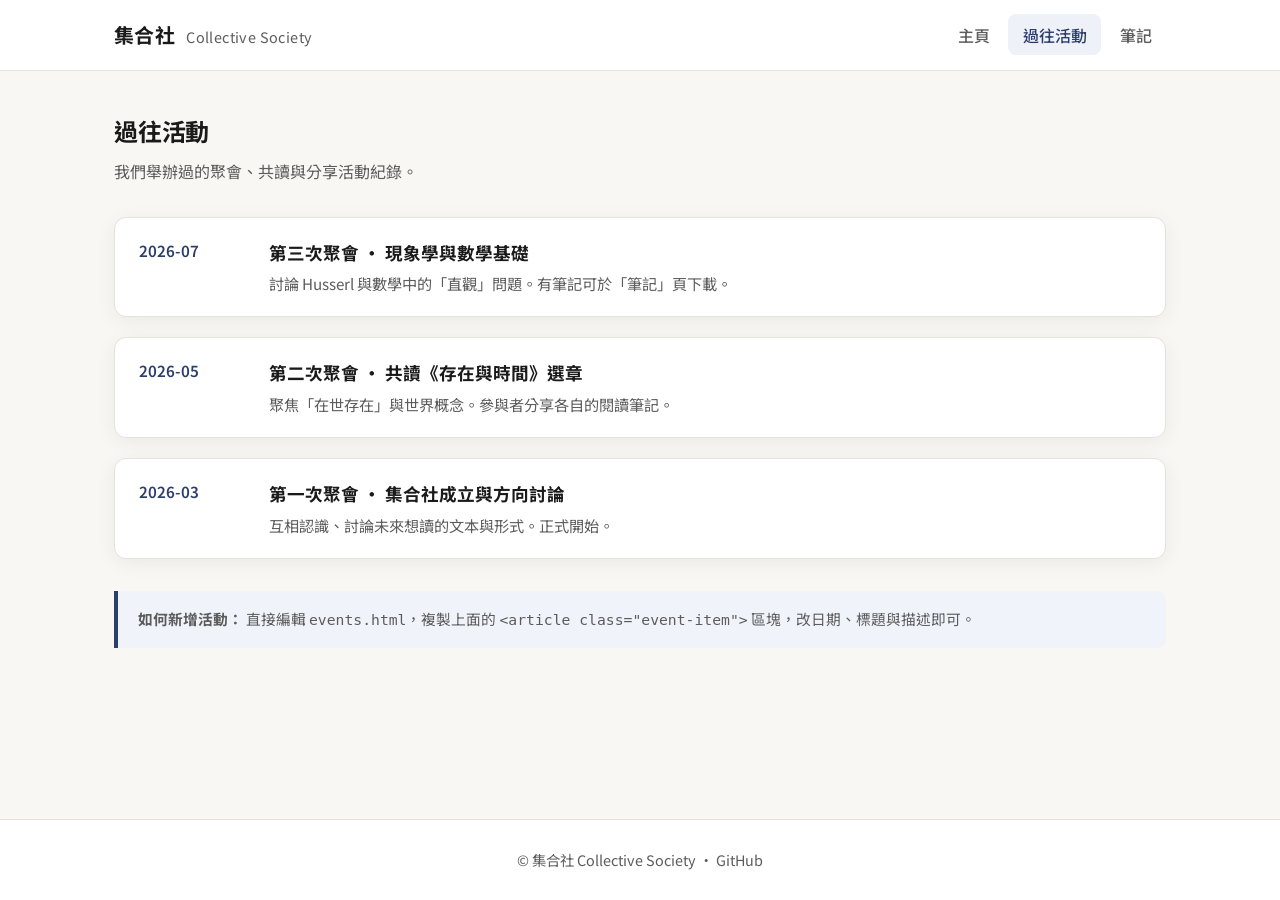
==== events.html @ fe5dfff3 "Initial Commit" ====
<!DOCTYPE html>
<html lang="zh-Hant">
<head>
  <meta charset="UTF-8" />
  <meta name="viewport" content="width=device-width, initial-scale=1" />
  <title>過往活動 · 集合社 Collective Society</title>
  <meta name="description" content="集合社過往活動紀錄" />
  <link rel="preconnect" href="https://fonts.googleapis.com" />
  <link rel="preconnect" href="https://fonts.gstatic.com" crossorigin />
  <link href="https://fonts.googleapis.com/css2?family=Noto+Sans+TC:wght@400;500;700&family=Inter:wght@400;500;600;700&display=swap" rel="stylesheet" />
  <link rel="stylesheet" href="style.css" />
</head>
<body>
  <header class="site-header">
    <div class="header-inner">
      <a href="index.html" class="logo">集合社 <span>Collective Society</span></a>
      <nav class="nav">
        <a href="index.html">主頁</a>
        <a href="events.html" class="active">過往活動</a>
        <a href="notes.html">筆記</a>
      </nav>
    </div>
  </header>

  <main>
    <h1 class="section-title" style="margin-bottom:0.5rem;">過往活動</h1>
    <p style="color:var(--text-muted); margin-bottom:2rem;">我們舉辦過的聚會、共讀與分享活動紀錄。</p>

    <div class="event-list">
      <article class="event-item">
        <div class="event-date">2026-07</div>
        <div>
          <h3>第三次聚會 · 現象學與數學基礎</h3>
          <p>討論 Husserl 與數學中的「直觀」問題。有筆記可於「筆記」頁下載。</p>
        </div>
      </article>

      <article class="event-item">
        <div class="event-date">2026-05</div>
        <div>
          <h3>第二次聚會 · 共讀《存在與時間》選章</h3>
          <p>聚焦「在世存在」與世界概念。參與者分享各自的閱讀筆記。</p>
        </div>
      </article>

      <article class="event-item">
        <div class="event-date">2026-03</div>
        <div>
          <h3>第一次聚會 · 集合社成立與方向討論</h3>
          <p>互相認識、討論未來想讀的文本與形式。正式開始。</p>
        </div>
      </article>
    </div>

    <div class="hint">
      <strong>如何新增活動：</strong> 直接編輯 <code>events.html</code>，複製上面的 <code>&lt;article class="event-item"&gt;</code> 區塊，改日期、標題與描述即可。
    </div>
  </main>

  <footer class="site-footer">
    <p>© 集合社 Collective Society · <a href="https://github.com/KelvinHoKaHim/collective-society" target="_blank" rel="noopener">GitHub</a></p>
  </footer>
</body>
</html>
---- style.css ----
/* 集合社 Collective Society - styles */

:root {
  --bg: #f8f7f4;
  --surface: #ffffff;
  --text: #1a1a1a;
  --text-muted: #5c5c5c;
  --accent: #2c3e6b;
  --accent-hover: #1e2d4f;
  --border: #e5e2dc;
  --radius: 12px;
  --shadow: 0 4px 20px rgba(0,0,0,0.06);
  --font-sans: "Noto Sans TC", "Inter", system-ui, -apple-system, sans-serif;
}

*, *::before, *::after { box-sizing: border-box; margin: 0; padding: 0; }

html { scroll-behavior: smooth; }

body {
  font-family: var(--font-sans);
  background: var(--bg);
  color: var(--text);
  line-height: 1.65;
  min-height: 100vh;
  display: flex;
  flex-direction: column;
}

a { color: var(--accent); text-decoration: none; }
a:hover { text-decoration: underline; }

img { max-width: 100%; display: block; }

/* Header */
.site-header {
  background: var(--surface);
  border-bottom: 1px solid var(--border);
  position: sticky;
  top: 0;
  z-index: 100;
  backdrop-filter: blur(8px);
}

.header-inner {
  max-width: 1100px;
  margin: 0 auto;
  padding: 0.9rem 1.5rem;
  display: flex;
  align-items: center;
  justify-content: space-between;
  gap: 1rem;
}

.logo {
  font-weight: 700;
  font-size: 1.25rem;
  color: var(--text);
  letter-spacing: 0.02em;
  text-decoration: none;
}
.logo span {
  font-weight: 400;
  color: var(--text-muted);
  font-size: 0.9rem;
  margin-left: 0.35rem;
}

.nav {
  display: flex;
  gap: 0.25rem;
  flex-wrap: wrap;
}

.nav a {
  padding: 0.45rem 0.9rem;
  border-radius: 8px;
  color: var(--text-muted);
  font-weight: 500;
  text-decoration: none;
  transition: all 0.15s ease;
}
.nav a:hover,
.nav a.active {
  background: #eef1f8;
  color: var(--accent);
  text-decoration: none;
}

/* Main */
main {
  flex: 1;
  max-width: 1100px;
  width: 100%;
  margin: 0 auto;
  padding: 2.5rem 1.5rem 4rem;
}

/* Hero */
.hero {
  text-align: center;
  padding: 3rem 1rem 3.5rem;
}
.hero h1 {
  font-size: clamp(2.2rem, 5vw, 3rem);
  font-weight: 700;
  letter-spacing: -0.02em;
  margin-bottom: 0.4rem;
}
.hero .subtitle {
  font-size: 1.15rem;
  color: var(--text-muted);
  margin-bottom: 1.5rem;
}
.hero p.lead {
  max-width: 36rem;
  margin: 0 auto 2rem;
  color: var(--text-muted);
  font-size: 1.05rem;
}

/* Buttons */
.btn {
  display: inline-flex;
  align-items: center;
  gap: 0.4rem;
  padding: 0.65rem 1.25rem;
  background: var(--accent);
  color: #fff !important;
  border-radius: 8px;
  font-weight: 500;
  text-decoration: none !important;
  transition: background 0.15s ease;
  border: none;
  cursor: pointer;
  font-size: 0.95rem;
}
.btn:hover {
  background: var(--accent-hover);
}
.btn-outline {
  background: transparent;
  color: var(--accent) !important;
  border: 1.5px solid var(--accent);
}
.btn-outline:hover {
  background: #eef1f8;
}

/* Sections */
.section {
  margin-bottom: 3.5rem;
}
.section-title {
  font-size: 1.5rem;
  font-weight: 700;
  margin-bottom: 1.25rem;
  letter-spacing: -0.01em;
}
.section-title + p {
  color: var(--text-muted);
  margin-bottom: 1.75rem;
  max-width: 40rem;
}

/* Cards grid */
.cards {
  display: grid;
  grid-template-columns: repeat(auto-fill, minmax(280px, 1fr));
  gap: 1.25rem;
}

.card {
  background: var(--surface);
  border: 1px solid var(--border);
  border-radius: var(--radius);
  padding: 1.4rem 1.5rem;
  box-shadow: var(--shadow);
  transition: transform 0.15s ease, box-shadow 0.15s ease;
}
.card:hover {
  transform: translateY(-2px);
  box-shadow: 0 8px 28px rgba(0,0,0,0.08);
}
.card h3 {
  font-size: 1.1rem;
  margin-bottom: 0.4rem;
}
.card p {
  color: var(--text-muted);
  font-size: 0.95rem;
  margin-bottom: 1rem;
}
.card .meta {
  font-size: 0.8rem;
  color: #888;
  margin-bottom: 0.6rem;
}

/* Note cards */
.note-card {
  background: var(--surface);
  border: 1px solid var(--border);
  border-radius: var(--radius);
  padding: 1.5rem 1.6rem;
  box-shadow: var(--shadow);
}
.note-card .note-meta {
  font-size: 0.8rem;
  color: #888;
  margin-bottom: 0.35rem;
}
.note-card h3 {
  font-size: 1.15rem;
  margin-bottom: 0.5rem;
}
.note-card p {
  color: var(--text-muted);
  font-size: 0.95rem;
  margin-bottom: 1.1rem;
}

/* Event timeline style */
.event-list {
  display: flex;
  flex-direction: column;
  gap: 1.25rem;
}
.event-item {
  display: grid;
  grid-template-columns: 110px 1fr;
  gap: 1.25rem;
  background: var(--surface);
  border: 1px solid var(--border);
  border-radius: var(--radius);
  padding: 1.25rem 1.5rem;
  box-shadow: var(--shadow);
}
.event-date {
  font-weight: 600;
  color: var(--accent);
  font-size: 0.95rem;
}
.event-item h3 {
  font-size: 1.1rem;
  margin-bottom: 0.3rem;
}
.event-item p {
  color: var(--text-muted);
  font-size: 0.95rem;
}

/* About box */
.about-box {
  background: var(--surface);
  border: 1px solid var(--border);
  border-radius: var(--radius);
  padding: 2rem;
  box-shadow: var(--shadow);
}
.about-box p + p { margin-top: 1rem; }

/* Footer */
.site-footer {
  border-top: 1px solid var(--border);
  background: var(--surface);
  padding: 1.75rem 1.5rem;
  text-align: center;
  color: var(--text-muted);
  font-size: 0.9rem;
}
.site-footer a { color: var(--text-muted); }

/* Utility */
.mt-2 { margin-top: 2rem; }
.text-center { text-align: center; }
.hint {
  background: #f0f4fa;
  border-left: 4px solid var(--accent);
  padding: 1rem 1.25rem;
  border-radius: 0 8px 8px 0;
  font-size: 0.92rem;
  color: var(--text-muted);
  margin-top: 2rem;
}

/* Responsive */
@media (max-width: 640px) {
  .header-inner { flex-direction: column; align-items: flex-start; }
  .nav { width: 100%; }
  .event-item { grid-template-columns: 1fr; gap: 0.4rem; }
  .hero { padding: 2rem 0.5rem 2.5rem; }
}
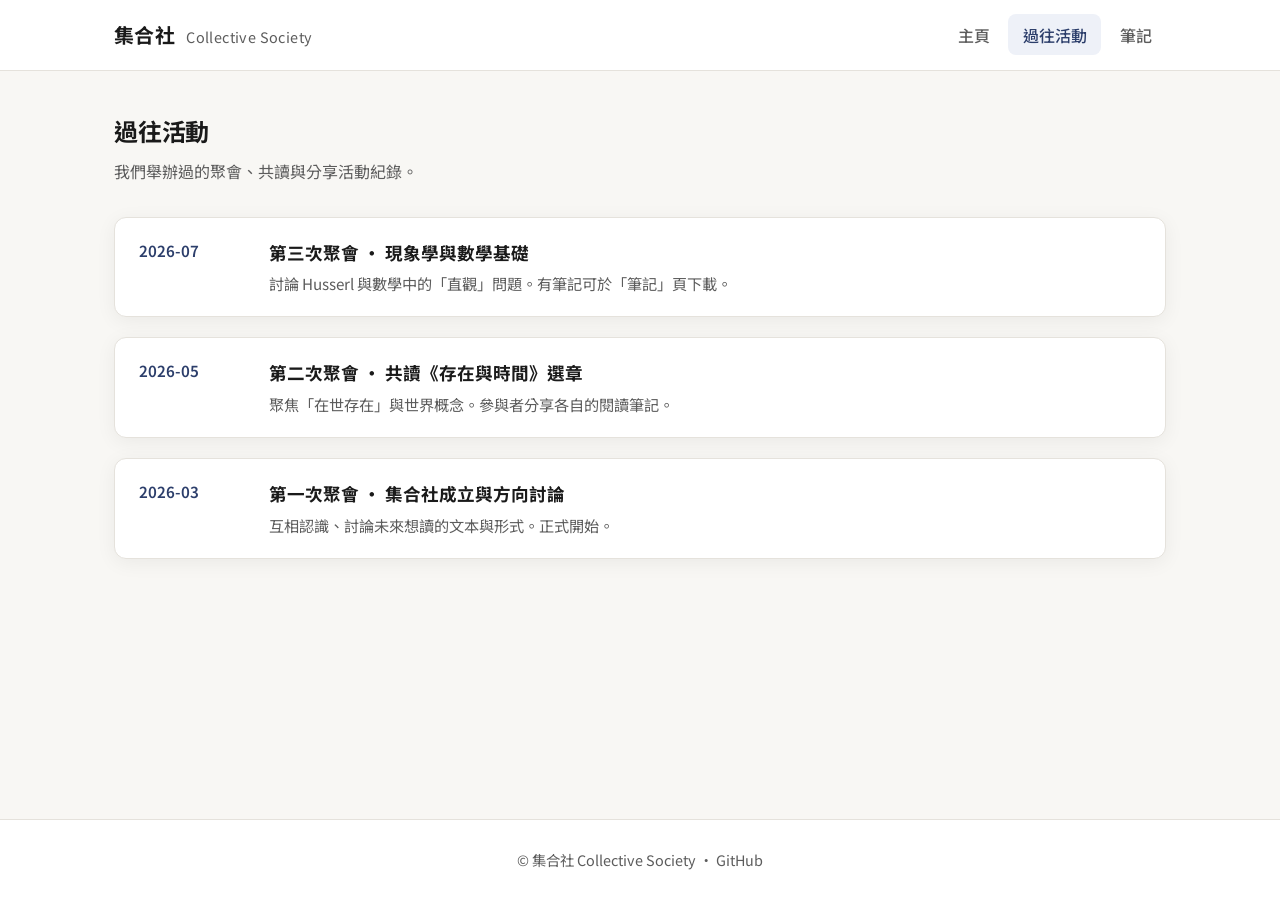
==== commit 3d76ffb9: "Update" ====
--- a/events.html
+++ b/events.html
@@ -52,9 +52,6 @@
       </article>
     </div>
 
-    <div class="hint">
-      <strong>如何新增活動：</strong> 直接編輯 <code>events.html</code>，複製上面的 <code>&lt;article class="event-item"&gt;</code> 區塊，改日期、標題與描述即可。
-    </div>
   </main>
 
   <footer class="site-footer">
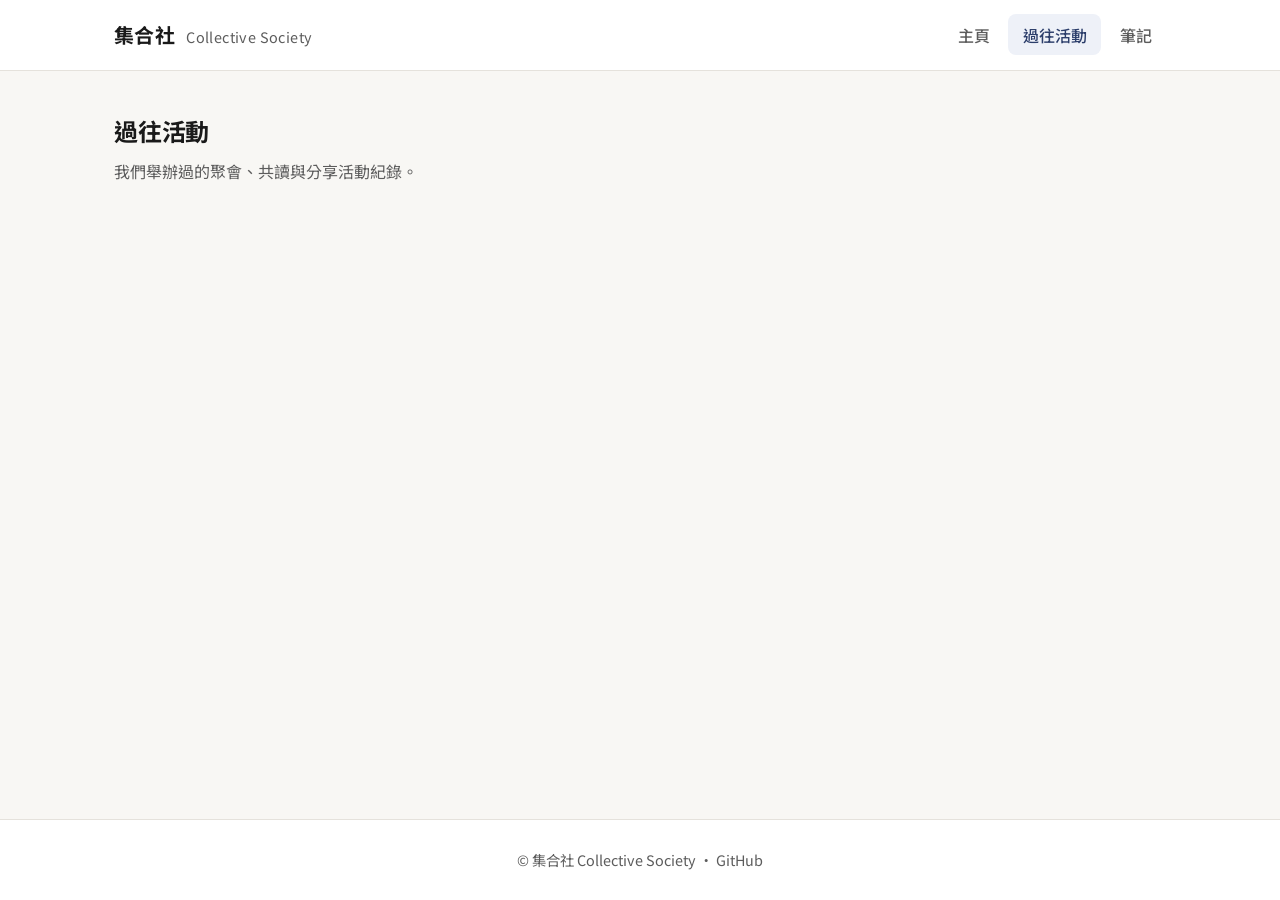
==== commit c35d52ab: "Update" ====
--- a/events.html
+++ b/events.html
@@ -25,8 +25,9 @@
   <main>
     <h1 class="section-title" style="margin-bottom:0.5rem;">過往活動</h1>
     <p style="color:var(--text-muted); margin-bottom:2rem;">我們舉辦過的聚會、共讀與分享活動紀錄。</p>
-
+    <!--
     <div class="event-list">
+      
       <article class="event-item">
         <div class="event-date">2026-07</div>
         <div>
@@ -51,6 +52,7 @@
         </div>
       </article>
     </div>
+  -->
 
   </main>
 
